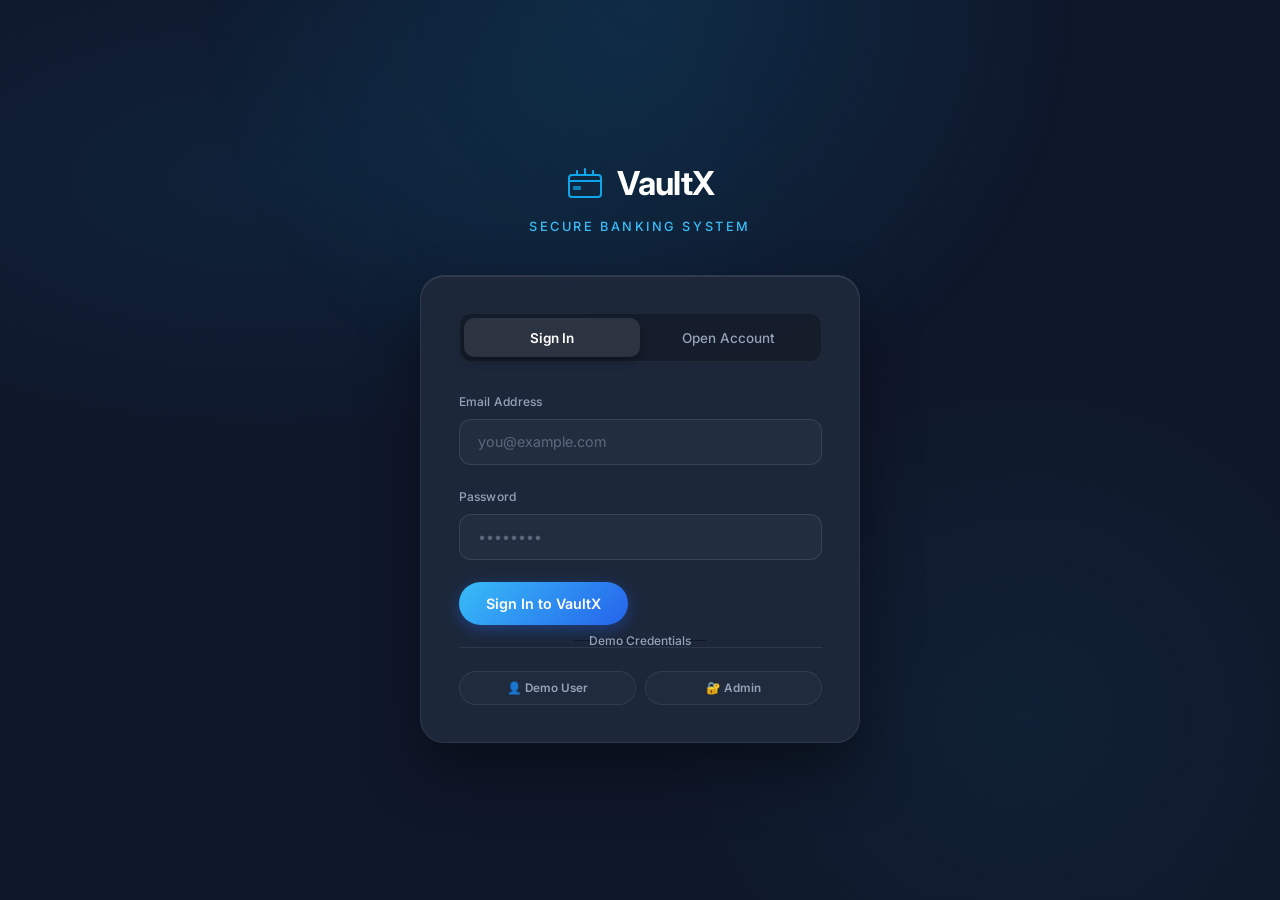
==== frontend/index.html @ 72ee7d21 "Initial commit" ====
<!DOCTYPE html>
<html lang="en">
<head>
<meta charset="UTF-8">
<meta name="viewport" content="width=device-width, initial-scale=1.0">
<title>VaultX — Banking System</title>
<link rel="stylesheet" href="css/style.css">
</head>
<body>

<!-- ── Toast Container ── -->
<div id="toastContainer"></div>

<!-- ══════════════════════════════════════════════
     AUTH SCREEN (Login / Register)
══════════════════════════════════════════════ -->
<div id="authScreen" class="screen active">
  <div class="auth-container">
    <div class="auth-logo">
      <div class="logo-mark">
        <svg viewBox="0 0 40 40" fill="none">
          <rect x="4" y="12" width="32" height="22" rx="3" stroke="#0ea5e9" stroke-width="2"/>
          <path d="M4 18h32" stroke="#0ea5e9" stroke-width="2"/>
          <rect x="8" y="23" width="8" height="4" rx="1" fill="#0ea5e9" opacity="0.7"/>
          <path d="M12 8v4M20 6v6M28 8v4" stroke="#0ea5e9" stroke-width="2" stroke-linecap="round"/>
        </svg>
        VaultX
      </div>
      <div class="logo-sub">Secure Banking System</div>
    </div>

    <div class="auth-card">
      <div class="auth-tabs">
        <button class="auth-tab active" id="tabLogin"    onclick="switchAuthTab('login')">Sign In</button>
        <button class="auth-tab"        id="tabRegister" onclick="switchAuthTab('register')">Open Account</button>
      </div>

      <!-- LOGIN FORM -->
      <div id="loginForm">
        <div class="form-group">
          <label class="form-label">Email Address</label>
          <input class="form-input" type="email" id="loginEmail" placeholder="you@example.com">
        </div>
        <div class="form-group">
          <label class="form-label">Password</label>
          <input class="form-input" type="password" id="loginPassword" placeholder="••••••••"
                 onkeydown="if(event.key==='Enter') doLogin()">
        </div>
        <div class="mt-2">
          <button class="btn btn-gold" onclick="doLogin()" id="loginBtn">
            Sign In to VaultX
          </button>
        </div>
        <div id="loginMsg"></div>
        <div class="divider"><span>Demo Credentials</span></div>
        <div style="display:grid;grid-template-columns:1fr 1fr;gap:.6rem">
          <button class="btn btn-outline" style="font-size:.78rem;padding:.6rem"
                  onclick="fillDemo('user')">
            👤 Demo User
          </button>
          <button class="btn btn-outline" style="font-size:.78rem;padding:.6rem"
                  onclick="fillDemo('admin')">
            🔐 Admin
          </button>
        </div>
      </div>

      <!-- REGISTER FORM -->
      <div id="registerForm" class="hidden">
        <div class="form-row">
          <div class="form-group">
            <label class="form-label">Full Name *</label>
            <input class="form-input" type="text" id="regName" placeholder="Your full name">
          </div>
          <div class="form-group">
            <label class="form-label">Phone *</label>
            <input class="form-input" type="tel" id="regPhone" placeholder="9876543210">
          </div>
        </div>
        <div class="form-group">
          <label class="form-label">Email Address *</label>
          <input class="form-input" type="email" id="regEmail" placeholder="you@example.com">
        </div>
        <div class="form-row">
          <div class="form-group">
            <label class="form-label">Password *</label>
            <input class="form-input" type="password" id="regPassword" placeholder="Min 6 chars">
          </div>
          <div class="form-group">
            <label class="form-label">Account Type</label>
            <select class="form-select" id="regAccType">
              <option value="SAVINGS">Savings</option>
              <option value="CURRENT">Current</option>
              <option value="SALARY">Salary</option>
            </select>
          </div>
        </div>
        <div class="mt-2">
          <button class="btn btn-gold" onclick="doRegister()" id="registerBtn">
            Open My Account
          </button>
        </div>
        <div id="registerMsg"></div>
      </div>
    </div>
  </div>
</div>

<!-- ══════════════════════════════════════════════
     USER DASHBOARD
══════════════════════════════════════════════ -->
<div id="userDashboard" class="screen">
  <div class="dashboard">

    <!-- Sidebar -->
    <aside class="sidebar">
      <div class="sidebar-header">
        <div class="sidebar-logo">
          <svg viewBox="0 0 40 40" fill="none">
            <rect x="4" y="12" width="32" height="22" rx="3" stroke="#0ea5e9" stroke-width="2"/>
            <path d="M4 18h32" stroke="#0ea5e9" stroke-width="2"/>
            <rect x="8" y="23" width="8" height="4" rx="1" fill="#0ea5e9" opacity="0.7"/>
          </svg>
          VaultX
        </div>
        <div class="sidebar-user">
          <div class="sidebar-user-name" id="sidebarName">—</div>
          <div class="sidebar-user-acc" id="sidebarAcc">—</div>
          <div class="sidebar-user-bal" id="sidebarBal">₹0.00</div>
        </div>
      </div>

      <nav class="sidebar-nav">
        <div class="nav-section-label">Overview</div>
        <div class="nav-item active" onclick="showUserPage('overview')" id="nav-overview">
          <svg viewBox="0 0 24 24" fill="none" stroke="currentColor" stroke-width="2"><rect x="3" y="3" width="7" height="7" rx="1"/><rect x="14" y="3" width="7" height="7" rx="1"/><rect x="3" y="14" width="7" height="7" rx="1"/><rect x="14" y="14" width="7" height="7" rx="1"/></svg>
          Dashboard
        </div>
        <div class="nav-section-label">Banking</div>
        <div class="nav-item" onclick="showUserPage('deposit')" id="nav-deposit">
          <svg viewBox="0 0 24 24" fill="none" stroke="currentColor" stroke-width="2"><circle cx="12" cy="12" r="9"/><path d="M12 7v10M7 12h10"/></svg>
          Deposit
        </div>
        <div class="nav-item" onclick="showUserPage('withdraw')" id="nav-withdraw">
          <svg viewBox="0 0 24 24" fill="none" stroke="currentColor" stroke-width="2"><circle cx="12" cy="12" r="9"/><path d="M7 12h10"/></svg>
          Withdraw
        </div>
        <div class="nav-item" onclick="showUserPage('transfer')" id="nav-transfer">
          <svg viewBox="0 0 24 24" fill="none" stroke="currentColor" stroke-width="2"><path d="M5 12h14M15 8l4 4-4 4M9 8l-4 4 4 4"/></svg>
          Transfer
        </div>
        <div class="nav-section-label">History</div>
        <div class="nav-item" onclick="showUserPage('transactions')" id="nav-transactions">
          <svg viewBox="0 0 24 24" fill="none" stroke="currentColor" stroke-width="2"><path d="M9 5H7a2 2 0 00-2 2v12a2 2 0 002 2h10a2 2 0 002-2V7a2 2 0 00-2-2h-2M9 5a2 2 0 002 2h2a2 2 0 002-2M9 5a2 2 0 012-2h2a2 2 0 012 2"/></svg>
          Transactions
        </div>
        <div class="nav-item" onclick="showUserPage('statement')" id="nav-statement">
          <svg viewBox="0 0 24 24" fill="none" stroke="currentColor" stroke-width="2"><path d="M14 2H6a2 2 0 00-2 2v16a2 2 0 002 2h12a2 2 0 002-2V8l-6-6z"/><path d="M14 2v6h6M16 13H8M16 17H8M10 9H8"/></svg>
          Bank Statement
        </div>
      </nav>

      <div class="sidebar-footer">
        <button class="btn btn-outline w-full" onclick="logout()" style="font-size:.82rem;padding:.6rem">
          ⏻ Sign Out
        </button>
      </div>
    </aside>

    <!-- Main Content -->
    <main class="main-content" id="userMain"></main>
  </div>
</div>

<!-- ══════════════════════════════════════════════
     ADMIN DASHBOARD
══════════════════════════════════════════════ -->
<div id="adminDashboard" class="screen">
  <div class="dashboard">

    <aside class="sidebar">
      <div class="sidebar-header">
        <div class="sidebar-logo">
          <svg viewBox="0 0 40 40" fill="none">
            <rect x="4" y="12" width="32" height="22" rx="3" stroke="#0ea5e9" stroke-width="2"/>
            <path d="M4 18h32" stroke="#0ea5e9" stroke-width="2"/>
            <rect x="8" y="23" width="8" height="4" rx="1" fill="#0ea5e9" opacity="0.7"/>
          </svg>
          VaultX
        </div>
        <div class="sidebar-user">
          <div class="sidebar-user-name" id="adminSidebarName">Admin</div>
          <div class="sidebar-user-acc" style="color:var(--red)">🔐 Admin Portal</div>
        </div>
      </div>

      <nav class="sidebar-nav">
        <div class="nav-section-label">Admin</div>
        <div class="nav-item active" onclick="showAdminPage('overview')" id="anav-overview">
          <svg viewBox="0 0 24 24" fill="none" stroke="currentColor" stroke-width="2"><rect x="3" y="3" width="7" height="7" rx="1"/><rect x="14" y="3" width="7" height="7" rx="1"/><rect x="3" y="14" width="7" height="7" rx="1"/><rect x="14" y="14" width="7" height="7" rx="1"/></svg>
          Overview
        </div>
        <div class="nav-item" onclick="showAdminPage('accounts')" id="anav-accounts">
          <svg viewBox="0 0 24 24" fill="none" stroke="currentColor" stroke-width="2"><path d="M17 21v-2a4 4 0 00-4-4H5a4 4 0 00-4 4v2"/><circle cx="9" cy="7" r="4"/><path d="M23 21v-2a4 4 0 00-3-3.87M16 3.13a4 4 0 010 7.75"/></svg>
          All Accounts
        </div>
        <div class="nav-item" onclick="showAdminPage('transactions')" id="anav-transactions">
          <svg viewBox="0 0 24 24" fill="none" stroke="currentColor" stroke-width="2"><path d="M9 5H7a2 2 0 00-2 2v12a2 2 0 002 2h10a2 2 0 002-2V7a2 2 0 00-2-2h-2M9 5a2 2 0 002 2h2a2 2 0 002-2M9 5a2 2 0 012-2h2a2 2 0 012 2"/></svg>
          All Transactions
        </div>
      </nav>

      <div class="sidebar-footer">
        <button class="btn btn-outline w-full" onclick="logout()" style="font-size:.82rem;padding:.6rem">
          ⏻ Sign Out
        </button>
      </div>
    </aside>

    <main class="main-content" id="adminMain"></main>
  </div>
</div>

<!-- Confirm Modal -->
<div class="modal-overlay" id="confirmModal">
  <div class="modal">
    <button class="modal-close" onclick="closeModal()">✕</button>
    <div style="font-size:1.1rem;font-weight:600;margin-bottom:.6rem" id="modalTitle">Confirm</div>
    <div style="font-size:.88rem;color:var(--muted);margin-bottom:1.5rem" id="modalBody">Are you sure?</div>
    <div class="flex gap-3">
      <button class="btn btn-outline flex-1" onclick="closeModal()">Cancel</button>
      <button class="btn btn-danger flex-1" id="modalConfirmBtn">Confirm</button>
    </div>
  </div>
</div>

<script src="js/api.js"></script>
<script src="js/app.js"></script>
</body>
</html>
---- frontend/css/style.css ----
/* VaultX - style.css - Modern Web3/Fintech Dark Theme */
@import url('https://fonts.googleapis.com/css2?family=Inter:wght@300;400;500;600;700&family=IBM+Plex+Mono:wght@400;500&display=swap');

:root {
  --navy: #0f172a;
  --navy-2: #1e293b;
  --navy-3: #0f172a;
  --navy-4: #020617;
  --gold: #0ea5e9;
  --gold-light: #38bdf8;
  --gold-dim: #0284c7;
  --cyan: #22d3ee;
  --green: #10b981;
  --red: #ef4444;
  --text: #f8fafc;
  --text-dim: #94a3b8;
  --border: rgba(255, 255, 255, 0.08);
  --border-blue: rgba(14, 165, 233, 0.2);
  --glass: rgba(15, 23, 42, 0.6);
  --glass-hover: rgba(30, 41, 59, 0.8);
  --radius: 16px;
  --radius-lg: 24px;
  --shadow: 0 10px 40px rgba(0, 0, 0, 0.5);
  --shadow-gold: 0 0 20px rgba(14, 165, 233, 0.15);
  --font-head: 'Inter', system-ui, sans-serif;
  --font-body: 'Inter', system-ui, sans-serif;
  --font-mono: 'IBM Plex Mono', monospace;
}

*,
*::before,
*::after {
  box-sizing: border-box;
  margin: 0;
  padding: 0;
}

html {
  scroll-behavior: smooth;
  font-size: 15px;
}

body {
  font-family: var(--font-body);
  background: var(--navy);
  color: var(--text);
  min-height: 100vh;
  line-height: 1.6;
  overflow-x: hidden;
  -webkit-font-smoothing: antialiased;
}

body::before {
  content: '';
  position: fixed;
  inset: 0;
  z-index: -2;
  background: radial-gradient(ellipse 70% 50% at 20% 20%, rgba(14, 165, 233, 0.08) 0%, transparent 60%),
    radial-gradient(ellipse 50% 70% at 80% 80%, rgba(34, 211, 238, 0.05) 0%, transparent 60%),
    var(--navy);
  pointer-events: none;
}

@keyframes fadeInUp {
  from {
    opacity: 0;
    transform: translateY(20px);
  }

  to {
    opacity: 1;
    transform: translateY(0);
  }
}

@keyframes fadeIn {
  from {
    opacity: 0;
  }

  to {
    opacity: 1;
  }
}

@keyframes pulse {

  0%,
  100% {
    opacity: 1;
  }

  50% {
    opacity: 0.5;
  }
}

@keyframes spin {
  to {
    transform: rotate(360deg);
  }
}

@keyframes slideRight {
  from {
    transform: translateX(-8px);
    opacity: 0;
  }

  to {
    transform: translateX(0);
    opacity: 1;
  }
}

/* --- FIX APPLIED HERE: Added flex layout to screens to prevent overlap --- */
.screen {
  display: none;
  width: 100%;
}

.screen.active {
  display: flex;
  flex-direction: column;
  gap: 1.5rem;
  animation: fadeIn 0.4s ease;
}

/* AUTH (Login/Register) */
.auth-container {
  min-height: 100vh;
  display: flex;
  flex-direction: column;
  align-items: center;
  justify-content: center;
  padding: 2rem;
  background: radial-gradient(circle at top, rgba(14, 165, 233, 0.15), transparent 40%);
}

.auth-logo {
  text-align: center;
  margin-bottom: 2.5rem;
  animation: fadeIn 1s ease;
}

.auth-logo .logo-mark {
  font-family: var(--font-head);
  font-size: 2.2rem;
  font-weight: 700;
  color: #fff;
  display: flex;
  align-items: center;
  justify-content: center;
  gap: 0.8rem;
  letter-spacing: -0.02em;
}

.auth-logo .logo-mark svg {
  width: 40px;
  height: 40px;
}

.auth-logo .logo-sub {
  color: var(--gold-light);
  font-size: 0.85rem;
  font-weight: 500;
  letter-spacing: 0.2em;
  text-transform: uppercase;
  margin-top: 0.5rem;
}

.auth-card {
  width: 100%;
  max-width: 440px;
  background: rgba(30, 41, 59, 0.95);
  /* Fixed transparency issue */
  border: 1px solid rgba(255, 255, 255, 0.08);
  border-radius: 24px;
  padding: 2.5rem;
  backdrop-filter: blur(24px);
  -webkit-backdrop-filter: blur(24px);
  box-shadow: 0 30px 60px rgba(0, 0, 0, 0.4), inset 0 1px 0 rgba(255, 255, 255, 0.1);
  animation: fadeInUp 0.6s cubic-bezier(0.16, 1, 0.3, 1);
}

.auth-tabs {
  display: flex;
  background: rgba(0, 0, 0, 0.25);
  border-radius: 12px;
  padding: 4px;
  margin-bottom: 2rem;
  border: 1px solid rgba(255, 255, 255, 0.05);
}

.auth-tab {
  flex: 1;
  padding: 0.75rem;
  border: none;
  background: transparent;
  color: var(--text-dim);
  font-family: var(--font-body);
  font-size: 0.9rem;
  font-weight: 500;
  border-radius: 10px;
  cursor: pointer;
  transition: all 0.3s ease;
}

.auth-tab.active {
  background: rgba(255, 255, 255, 0.1);
  color: #fff;
  font-weight: 600;
  box-shadow: 0 4px 12px rgba(0, 0, 0, 0.3);
}

/* FORMS */
.form-group {
  margin-bottom: 1.5rem;
  position: relative;
}

.form-row {
  display: grid;
  grid-template-columns: 1fr 1fr;
  gap: 1rem;
}

.form-label {
  display: block;
  font-size: 0.8rem;
  font-weight: 500;
  color: var(--text-dim);
  margin-bottom: 0.5rem;
  letter-spacing: 0.02em;
}

.form-input,
.form-select {
  width: 100%;
  padding: 0.9rem 1.2rem;
  background: rgba(255, 255, 255, 0.03);
  border: 1px solid rgba(255, 255, 255, 0.1);
  border-radius: 12px;
  color: var(--text);
  font-family: var(--font-body);
  font-size: 0.95rem;
  outline: none;
  transition: all 0.3s ease;
}

.form-input:focus,
.form-select:focus {
  border-color: var(--gold);
  background: rgba(14, 165, 233, 0.05);
  box-shadow: 0 0 0 4px rgba(14, 165, 233, 0.15), 0 0 15px rgba(14, 165, 233, 0.3);
}

.form-select option {
  background: var(--navy-2);
}

.form-input::placeholder {
  color: rgba(148, 163, 184, 0.5);
}

/* BUTTONS */
.btn {
  display: inline-flex;
  align-items: center;
  justify-content: center;
  gap: 0.5rem;
  padding: 0.85rem 1.8rem;
  border: none;
  border-radius: 100px;
  font-family: var(--font-body);
  font-size: 0.95rem;
  font-weight: 600;
  cursor: pointer;
  transition: all 0.3s cubic-bezier(0.4, 0, 0.2, 1);
  text-decoration: none;
}

.btn-gold {
  background: linear-gradient(135deg, #38bdf8, #2563eb);
  color: #fff;
  box-shadow: 0 4px 15px rgba(37, 99, 235, 0.4);
}

.btn-gold:hover {
  transform: translateY(-2px);
  box-shadow: 0 8px 25px rgba(37, 99, 235, 0.6);
  background: linear-gradient(135deg, #7dd3fc, #3b82f6);
}

.btn-full {
  width: 100%;
}

.btn-outline {
  background: rgba(255, 255, 255, 0.02);
  border: 1px solid var(--border);
  color: var(--text-dim);
}

.btn-outline:hover {
  border-color: var(--gold);
  color: var(--text);
  background: rgba(14, 165, 233, 0.1);
}

.btn-ghost {
  background: var(--glass);
  border: 1px solid var(--border);
  color: var(--text);
}

.btn-ghost:hover {
  background: var(--glass-hover);
}

.btn-danger {
  background: rgba(239, 68, 68, 0.15);
  border: 1px solid rgba(239, 68, 68, 0.3);
  color: var(--red);
}

.btn-danger:hover {
  background: rgba(239, 68, 68, 0.25);
}

.btn-success {
  background: rgba(16, 185, 129, 0.15);
  border: 1px solid rgba(16, 185, 129, 0.3);
  color: var(--green);
}

.btn-success:hover {
  background: rgba(16, 185, 129, 0.25);
}

.btn-sm {
  padding: 0.5rem 1.2rem;
  font-size: 0.85rem;
}

.btn:disabled {
  opacity: 0.5;
  cursor: not-allowed;
  transform: none !important;
}

/* MODALS */
.modal-overlay {
  position: fixed;
  inset: 0;
  background: rgba(15, 23, 42, 0.8);
  backdrop-filter: blur(12px);
  -webkit-backdrop-filter: blur(12px);
  display: flex;
  align-items: center;
  justify-content: center;
  z-index: 1000;
  opacity: 0;
  pointer-events: none;
  transition: opacity 0.3s ease;
}

.modal-overlay.open {
  opacity: 1;
  pointer-events: auto;
}

.modal {
  background: var(--navy-2);
  border: 1px solid rgba(255, 255, 255, 0.1);
  border-radius: var(--radius-lg);
  padding: 2.5rem;
  width: 100%;
  max-width: 420px;
  box-shadow: 0 30px 60px rgba(0, 0, 0, 0.5);
  transform: scale(0.95) translateY(10px);
  transition: transform 0.3s cubic-bezier(0.16, 1, 0.3, 1);
  position: relative;
}

.modal-overlay.open .modal {
  transform: scale(1) translateY(0);
}

.modal-close {
  position: absolute;
  top: 1.2rem;
  right: 1.2rem;
  background: none;
  border: none;
  color: var(--text-dim);
  font-size: 1.2rem;
  cursor: pointer;
  transition: color 0.2s;
  padding: 0.5rem;
}

.modal-close:hover {
  color: var(--text);
}

/* ALERTS & MSGS */
.alert {
  padding: 0.9rem 1.2rem;
  border-radius: 12px;
  font-size: 0.85rem;
  margin-top: 1rem;
}

.msg {
  padding: 0.9rem;
  border-radius: 12px;
  margin-top: 1rem;
  font-size: 0.85rem;
}

.msg-error {
  background: rgba(239, 68, 68, 0.12);
  border: 1px solid rgba(239, 68, 68, 0.25);
  color: #fca5a5;
}

.msg-success {
  background: rgba(16, 185, 129, 0.12);
  border: 1px solid rgba(16, 185, 129, 0.25);
  color: #6ee7b7;
}

.msg-warn {
  background: rgba(14, 165, 233, 0.12);
  border: 1px solid rgba(14, 165, 233, 0.25);
  color: var(--gold-light);
}

.hidden {
  display: none !important;
}

/* TOPBAR */
.topbar {
  background: var(--navy);
  border-bottom: 1px solid var(--border);
  padding: 0 2rem;
  height: 72px;
  display: flex;
  align-items: center;
  justify-content: space-between;
  position: sticky;
  top: 0;
  z-index: 100;
}

.topbar-logo {
  font-family: var(--font-head);
  font-size: 1.5rem;
  font-weight: 700;
  letter-spacing: -0.02em;
  color: var(--gold);
}

.topbar-logo span {
  color: var(--text);
  font-weight: 500;
}

.topbar-right {
  display: flex;
  align-items: center;
  gap: 1rem;
}

.topbar-user {
  font-size: 0.85rem;
  color: var(--text-dim);
  display: flex;
  align-items: center;
  gap: 0.5rem;
}

.topbar-user strong {
  color: var(--text);
}

.btn-logout {
  font-size: 0.85rem;
  color: var(--text-dim);
  background: none;
  border: 1px solid var(--border);
  padding: 0.5rem 1.2rem;
  border-radius: 100px;
  cursor: pointer;
  transition: all 0.2s;
  font-weight: 500;
}

.btn-logout:hover {
  color: var(--gold);
  border-color: var(--gold);
  background: rgba(14, 165, 233, 0.1);
}

.admin-badge {
  font-size: 0.65rem;
  background: rgba(14, 165, 233, 0.15);
  color: var(--gold);
  border: 1px solid rgba(14, 165, 233, 0.25);
  padding: 0.3rem 0.8rem;
  border-radius: 100px;
  font-weight: 600;
  letter-spacing: 0.08em;
  text-transform: uppercase;
}

/* DASHBOARD */
.dashboard {
  display: flex;
  width: 100%;
  min-height: calc(100vh - 72px);
  overflow: hidden;
}

.sidebar {
  width: 260px;
  min-width: 260px;
  flex-shrink: 0;
  position: relative;
  z-index: 50;
  background: var(--navy-2);
  border-right: 1px solid var(--border);
  display: flex;
  flex-direction: column;
  padding: 1.5rem 0;
  height: 100vh;
  overflow-y: auto;
}

.sidebar-header {
  padding: 0 1.5rem 1.5rem;
  border-bottom: 1px solid var(--border);
  margin-bottom: 1rem;
}

.sidebar-logo {
  font-family: var(--font-head);
  font-size: 1.8rem;
  font-weight: 700;
  color: #fff;
  display: flex;
  align-items: center;
  gap: 0.8rem;
  letter-spacing: -0.02em;
  margin-bottom: 1rem;
}

.sidebar-logo svg {
  width: 32px;
  height: 32px;
}

.sidebar-user-name {
  font-weight: 600;
  font-size: 1.1rem;
  color: var(--text);
  margin-bottom: 0.2rem;
}

.sidebar-user-acc {
  font-family: var(--font-mono);
  font-size: 0.85rem;
  color: var(--text-dim);
  margin-bottom: 0.5rem;
}

.sidebar-user-bal {
  font-size: 1.5rem;
  font-weight: 700;
  color: var(--gold);
}

.nav-section-label {
  font-size: 0.72rem;
  font-weight: 600;
  letter-spacing: 0.15em;
  text-transform: uppercase;
  color: var(--text-dim);
  padding: 1rem 1.5rem 0.5rem;
}

.nav-item {
  display: flex;
  align-items: center;
  gap: 0.85rem;
  padding: 0.8rem 1.5rem;
  cursor: pointer;
  font-size: 0.95rem;
  font-weight: 500;
  color: var(--text-dim);
  border-left: 3px solid transparent;
  transition: all 0.2s;
  text-decoration: none;
}

.nav-item:hover {
  background: rgba(255, 255, 255, 0.03);
  color: var(--text);
}

.nav-item.active {
  background: rgba(14, 165, 233, 0.08);
  border-left-color: var(--gold);
  color: var(--gold);
  font-weight: 600;
}

.nav-item svg {
  width: 20px;
  height: 20px;
}

.sidebar-footer {
  margin-top: auto;
  padding: 1.5rem;
  border-top: 1px solid var(--border);
}

/* --- FIX APPLIED HERE: Added flex layout to main content to stack correctly --- */
.main-content {
  flex: 1;
  min-width: 0;
  overflow-x: hidden;
  padding: 2.5rem;
  position: relative;
  z-index: 1;
  height: 100vh;
  overflow-y: auto;
  display: flex;
  flex-direction: column;
  gap: 1.5rem;
}

.page-header {
  margin-bottom: 1rem;
  display: flex;
  justify-content: space-between;
  align-items: flex-end;
}

.page-title {
  font-family: var(--font-head);
  font-size: 2.2rem;
  font-weight: 700;
  color: var(--text);
  letter-spacing: -0.02em;
}

.page-sub {
  font-size: 1rem;
  color: var(--text-dim);
  margin-top: 0.4rem;
}

.status-badge {
  display: inline-flex;
  align-items: center;
  gap: 0.3rem;
  font-size: 0.75rem;
  font-weight: 600;
  padding: 0.4rem 0.9rem;
  border-radius: 100px;
  text-transform: uppercase;
  letter-spacing: 0.05em;
}

.status-badge.active {
  background: rgba(16, 185, 129, 0.15);
  color: var(--green);
  border: 1px solid rgba(16, 185, 129, 0.3);
}

.status-badge.frozen {
  background: rgba(239, 68, 68, 0.15);
  color: var(--red);
  border: 1px solid rgba(239, 68, 68, 0.3);
}

/* CARDS */
.card {
  background: var(--navy-2);
  border: 1px solid var(--border);
  border-radius: var(--radius-lg);
  padding: 2rem;
  box-shadow: 0 10px 30px rgba(0, 0, 0, 0.2);
}

.card-header {
  display: flex;
  justify-content: space-between;
  align-items: center;
  margin-bottom: 1.5rem;
}

.card-title {
  font-size: 1.1rem;
  font-weight: 600;
  color: var(--text);
  display: flex;
  align-items: center;
  gap: 0.5rem;
}

.grid {
  display: grid;
  gap: 1.5rem;
}

.grid-2 {
  grid-template-columns: 1fr 1fr;
  gap: 2rem;
}

.grid-3 {
  grid-template-columns: repeat(3, 1fr);
  gap: 1.5rem;
}

.grid-4 {
  grid-template-columns: repeat(4, 1fr);
  gap: 1.5rem;
}

.stats-grid {
  display: grid;
  grid-template-columns: repeat(4, 1fr);
  gap: 1.5rem;
  width: 100%;
}

/* Added width 100% */

/* STAT CARDS */
.stat-card {
  background: var(--navy-2);
  border: 1px solid rgba(255, 255, 255, 0.05);
  border-radius: var(--radius-lg);
  padding: 1.8rem;
  animation: fadeInUp 0.4s ease;
  display: flex;
  flex-direction: column;
  position: relative;
  overflow: hidden;
}

.stat-card::after {
  content: '';
  position: absolute;
  top: -50%;
  right: -50%;
  width: 100%;
  height: 100%;
  background: radial-gradient(circle, rgba(255, 255, 255, 0.05) 0%, transparent 60%);
  pointer-events: none;
}

.stat-icon {
  font-size: 1.8rem;
  margin-bottom: 1.2rem;
  width: 48px;
  height: 48px;
  display: flex;
  align-items: center;
  justify-content: center;
  border-radius: 12px;
}

.stat-icon.gold {
  background: rgba(14, 165, 233, 0.15);
  color: var(--gold);
}

.stat-icon.green {
  background: rgba(16, 185, 129, 0.15);
  color: var(--green);
}

.stat-icon.red {
  background: rgba(239, 68, 68, 0.15);
  color: var(--red);
}

.stat-icon.blue {
  background: rgba(34, 211, 238, 0.15);
  color: var(--cyan);
}

.stat-label {
  font-size: 0.85rem;
  font-weight: 500;
  color: var(--text-dim);
  text-transform: uppercase;
  letter-spacing: 0.05em;
  margin-top: 0.4rem;
}

.stat-val {
  font-family: var(--font-head);
  font-size: 2rem;
  font-weight: 700;
  letter-spacing: -0.02em;
  color: var(--text);
}

/* BANK CARD */
.bank-card {
  width: 100%;
  background: linear-gradient(135deg, #1e293b 0%, #0f172a 100%);
  border: 1px solid rgba(255, 255, 255, 0.1);
  border-radius: 20px;
  padding: 2rem;
  position: relative;
  overflow: hidden;
  box-shadow: 0 20px 40px rgba(0, 0, 0, 0.3);
}

/* Added width 100% */
.bank-card::after {
  content: '';
  position: absolute;
  top: 0;
  left: 0;
  width: 100%;
  height: 100%;
  background: linear-gradient(125deg, rgba(255, 255, 255, 0.05) 0%, transparent 40%, rgba(14, 165, 233, 0.05) 100%);
  pointer-events: none;
}

.bank-card-logo {
  font-family: var(--font-head);
  font-size: 1.4rem;
  font-weight: 700;
  color: rgba(255, 255, 255, 0.9);
}

.bank-card-chip {
  width: 44px;
  height: 32px;
  background: linear-gradient(135deg, #fbbf24, #fef08a);
  border-radius: 6px;
  position: relative;
  overflow: hidden;
  opacity: 0.9;
}

.bank-card-number {
  font-family: var(--font-mono);
  font-size: 1.6rem;
  letter-spacing: 0.15em;
  margin: 2rem 0 1.5rem;
  text-shadow: 0 2px 4px rgba(0, 0, 0, 0.5);
}

.bank-card-bottom {
  display: flex;
  justify-content: space-between;
  align-items: flex-end;
}

.bank-card-label {
  font-size: 0.75rem;
  color: var(--text-dim);
  text-transform: uppercase;
  letter-spacing: 0.1em;
  margin-bottom: 0.2rem;
}

.bank-card-name {
  font-size: 1.1rem;
  font-weight: 600;
  text-transform: uppercase;
}

.bank-card-balance-label {
  font-size: 0.75rem;
  color: var(--text-dim);
  text-transform: uppercase;
  letter-spacing: 0.1em;
  margin-bottom: 0.2rem;
}

.bank-card-balance-val {
  font-size: 1.8rem;
  font-weight: 700;
  color: var(--cyan);
}

/* TABLE */
.data-table {
  width: 100%;
  border-collapse: collapse;
  font-size: 0.95rem;
}

.data-table th {
  background: var(--navy-3);
  color: var(--text-dim);
  font-weight: 600;
  font-size: 0.8rem;
  text-transform: uppercase;
  letter-spacing: 0.05em;
  padding: 1.2rem 1.4rem;
  text-align: left;
  border-bottom: 1px solid var(--border);
}

.data-table td {
  padding: 1.2rem 1.4rem;
  border-bottom: 1px solid rgba(255, 255, 255, 0.03);
  color: var(--text);
  vertical-align: middle;
}

.data-table tr:hover {
  background: var(--navy-3);
}

.data-table tr:last-child td {
  border-bottom: none;
}

/* TXN LIST */
.txn-list {
  display: flex;
  flex-direction: column;
  gap: 0.8rem;
}

.txn-item {
  display: flex;
  align-items: center;
  padding: 1.2rem;
  background: var(--navy-3);
  border: 1px solid rgba(255, 255, 255, 0.05);
  border-radius: 16px;
  transition: all 0.2s;
}

.txn-item:hover {
  background: var(--navy-4);
  transform: translateX(4px);
}

.txn-icon {
  width: 48px;
  height: 48px;
  border-radius: 12px;
  display: flex;
  align-items: center;
  justify-content: center;
  font-size: 1.4rem;
  margin-right: 1.2rem;
  flex-shrink: 0;
}

.txn-icon.credit {
  background: rgba(16, 185, 129, 0.15);
  color: var(--green);
  border: 1px solid rgba(16, 185, 129, 0.2);
}

.txn-icon.debit {
  background: rgba(239, 68, 68, 0.15);
  color: var(--red);
  border: 1px solid rgba(239, 68, 68, 0.2);
}

.txn-info {
  flex: 1;
}

.txn-desc {
  font-weight: 600;
  font-size: 1rem;
  margin-bottom: 0.2rem;
}

.txn-meta {
  font-size: 0.85rem;
  color: var(--text-dim);
}

.txn-amount {
  font-family: var(--font-mono);
  font-size: 1.15rem;
  font-weight: 600;
  text-align: right;
}

.txn-amount.credit {
  color: var(--green);
}

.txn-amount.debit {
  color: var(--text);
}

.txn-bal {
  font-size: 0.8rem;
  color: var(--text-dim);
  text-align: right;
  margin-top: 0.2rem;
  font-family: var(--font-mono);
}

/* OP CARDS */
.op-card {
  max-width: 520px;
  background: var(--navy-2);
  border: 1px solid var(--border);
  border-radius: 20px;
  padding: 2.5rem;
  animation: fadeInUp 0.4s ease;
  box-shadow: 0 10px 40px rgba(0, 0, 0, 0.2);
}

.amount-display {
  display: flex;
  align-items: center;
  gap: 0.5rem;
  background: var(--navy-3);
  border-radius: 16px;
  padding: 1.2rem 1.8rem;
  border: 1px solid var(--border);
  margin-bottom: 1.8rem;
}

.amount-symbol {
  font-size: 2rem;
  color: var(--gold);
  font-weight: 600;
}

.amount-input {
  background: none;
  border: none;
  font-size: 2.5rem;
  color: var(--text);
  font-family: var(--font-mono);
  font-weight: 600;
  width: 100%;
  outline: none;
}

.amount-input::placeholder {
  color: rgba(255, 255, 255, 0.2);
}

/* SPINNER */
.spinner {
  display: inline-block;
  width: 18px;
  height: 18px;
  border: 2px solid rgba(255, 255, 255, 0.2);
  border-top-color: currentColor;
  border-radius: 50%;
  animation: spin 0.7s linear infinite;
  vertical-align: middle;
}

/* TOAST */
.toast-container {
  position: fixed;
  top: 20px;
  right: 20px;
  z-index: 9999;
  display: flex;
  flex-direction: column;
  gap: 0.8rem;
}

.toast {
  background: rgba(15, 23, 42, 0.95);
  border: 1px solid var(--border);
  border-radius: 12px;
  padding: 1rem 1.5rem;
  font-size: 0.95rem;
  font-weight: 500;
  color: var(--text);
  max-width: 350px;
  box-shadow: 0 10px 30px rgba(0, 0, 0, 0.3);
  backdrop-filter: blur(10px);
  animation: slideRight 0.3s cubic-bezier(0.16, 1, 0.3, 1);
  display: flex;
  align-items: center;
  gap: 0.8rem;
}

.toast-success {
  border-left: 4px solid var(--green);
}

.toast-error {
  border-left: 4px solid var(--red);
}

.toast span {
  font-size: 1.2rem;
}

/* UTILITY */
.mt-1 {
  margin-top: 0.5rem;
}

.mt-2 {
  margin-top: 1rem;
}

.mt-3 {
  margin-top: 1.5rem;
}

.text-dim {
  color: var(--text-dim);
}

.text-gold {
  color: var(--gold);
}

.text-green {
  color: var(--green);
}

.text-red {
  color: var(--red);
}

.text-sm {
  font-size: 0.85rem;
}

.text-muted {
  color: var(--text-dim);
}

.text-mono {
  font-family: var(--font-mono);
}

.flex {
  display: flex;
  align-items: center;
  gap: 0.75rem;
}

.flex-between {
  display: flex;
  align-items: center;
  justify-content: space-between;
}

.justify-between {
  justify-content: space-between;
}

.items-center {
  align-items: center;
}

.gap-3 {
  gap: 1rem;
}

.flex-1 {
  flex: 1;
}

.w-full {
  width: 100%;
}

.divider {
  height: 1px;
  background: var(--border);
  margin: 1.5rem 0;
  text-align: center;
  line-height: 0.1em;
  color: var(--text-dim);
  font-size: 0.8rem;
  font-weight: 500;
}

.divider span {
  background: var(--navy);
  padding: 0 1rem;
  display: inline-block;
  position: relative;
  top: -0.5rem;
}

@media (max-width: 1024px) {

  .stats-grid,
  .grid-4 {
    grid-template-columns: repeat(2, 1fr);
  }

  .grid-2,
  .grid-3 {
    grid-template-columns: 1fr;
  }
}

@media (max-width: 768px) {
  .sidebar {
    display: none;
  }

  .main-content {
    padding: 1.5rem;
  }

  .stats-grid,
  .grid-2,
  .grid-3,
  .grid-4 {
    grid-template-columns: 1fr;
  }

  .form-row {
    grid-template-columns: 1fr;
    gap: 0;
  }

  .page-header {
    flex-direction: column;
    align-items: flex-start;
    gap: 1rem;
  }

  .auth-card {
    padding: 1.8rem;
    border-radius: 20px;
  }

  .auth-logo .logo-mark {
    font-size: 1.8rem;
  }
}
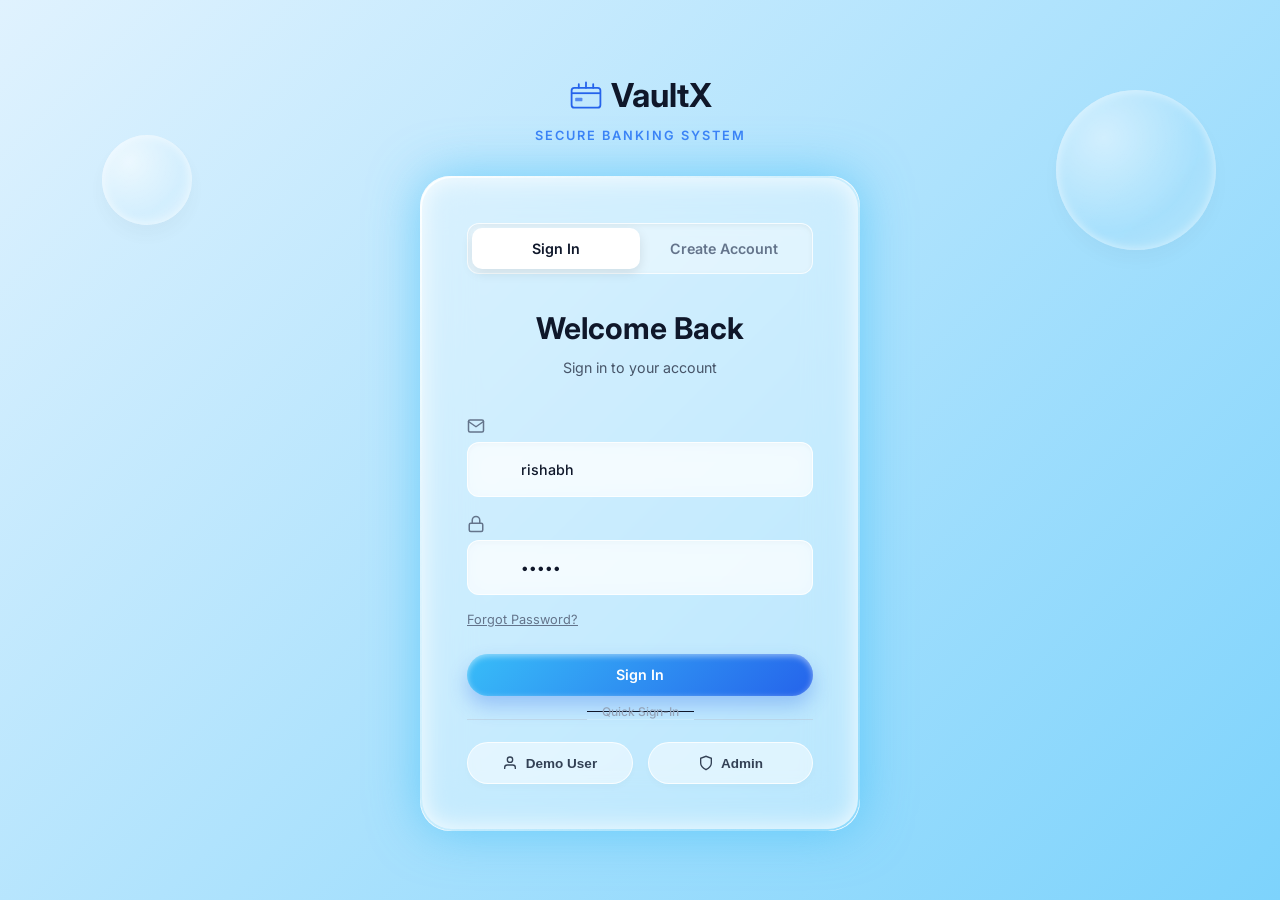
==== commit cfc6bd31: "Update frontend styling: centralized login UI & dark sleek dashboard integration" ====
--- a/frontend/index.html
+++ b/frontend/index.html
@@ -14,102 +14,138 @@
 <!-- ══════════════════════════════════════════════
      AUTH SCREEN (Login / Register)
 ══════════════════════════════════════════════ -->
-<div id="authScreen" class="screen active">
-  <div class="auth-container">
-    <div class="auth-logo">
-      <div class="logo-mark">
-        <svg viewBox="0 0 40 40" fill="none">
-          <rect x="4" y="12" width="32" height="22" rx="3" stroke="#0ea5e9" stroke-width="2"/>
-          <path d="M4 18h32" stroke="#0ea5e9" stroke-width="2"/>
-          <rect x="8" y="23" width="8" height="4" rx="1" fill="#0ea5e9" opacity="0.7"/>
-          <path d="M12 8v4M20 6v6M28 8v4" stroke="#0ea5e9" stroke-width="2" stroke-linecap="round"/>
+<div id="loginPage" class="screen active auth-bubble-bg">
+  <div class="auth-center-container">
+    
+    <!-- Logo Top -->
+    <div class="auth-logo-top">
+      <div style="display:flex;align-items:center;justify-content:center;gap:0.5rem;margin-bottom:0.5rem">
+        <svg viewBox="0 0 40 40" fill="none" width="36" height="36">
+          <rect x="4" y="12" width="32" height="22" rx="3" stroke="#2563eb" stroke-width="2"/>
+          <path d="M4 18h32" stroke="#2563eb" stroke-width="2"/>
+          <rect x="8" y="23" width="8" height="4" rx="1" fill="#2563eb" opacity="0.7"/>
+          <path d="M12 8v4M20 6v6M28 8v4" stroke="#2563eb" stroke-width="2" stroke-linecap="round"/>
         </svg>
-        VaultX
-      </div>
-      <div class="logo-sub">Secure Banking System</div>
+        <span class="vaultx-text">VaultX</span>
+      </div>
+      <div class="vaultx-sub">SECURE BANKING SYSTEM</div>
     </div>
 
-    <div class="auth-card">
-      <div class="auth-tabs">
-        <button class="auth-tab active" id="tabLogin"    onclick="switchAuthTab('login')">Sign In</button>
-        <button class="auth-tab"        id="tabRegister" onclick="switchAuthTab('register')">Open Account</button>
-      </div>
-
-      <!-- LOGIN FORM -->
-      <div id="loginForm">
-        <div class="form-group">
-          <label class="form-label">Email Address</label>
-          <input class="form-input" type="email" id="loginEmail" placeholder="you@example.com">
-        </div>
-        <div class="form-group">
-          <label class="form-label">Password</label>
-          <input class="form-input" type="password" id="loginPassword" placeholder="••••••••"
-                 onkeydown="if(event.key==='Enter') doLogin()">
-        </div>
-        <div class="mt-2">
-          <button class="btn btn-gold" onclick="doLogin()" id="loginBtn">
-            Sign In to VaultX
-          </button>
-        </div>
-        <div id="loginMsg"></div>
-        <div class="divider"><span>Demo Credentials</span></div>
-        <div style="display:grid;grid-template-columns:1fr 1fr;gap:.6rem">
-          <button class="btn btn-outline" style="font-size:.78rem;padding:.6rem"
-                  onclick="fillDemo('user')">
-            👤 Demo User
-          </button>
-          <button class="btn btn-outline" style="font-size:.78rem;padding:.6rem"
-                  onclick="fillDemo('admin')">
-            🔐 Admin
-          </button>
-        </div>
-      </div>
-
-      <!-- REGISTER FORM -->
-      <div id="registerForm" class="hidden">
-        <div class="form-row">
-          <div class="form-group">
-            <label class="form-label">Full Name *</label>
-            <input class="form-input" type="text" id="regName" placeholder="Your full name">
-          </div>
-          <div class="form-group">
-            <label class="form-label">Phone *</label>
-            <input class="form-input" type="tel" id="regPhone" placeholder="9876543210">
-          </div>
-        </div>
-        <div class="form-group">
-          <label class="form-label">Email Address *</label>
-          <input class="form-input" type="email" id="regEmail" placeholder="you@example.com">
-        </div>
-        <div class="form-row">
-          <div class="form-group">
-            <label class="form-label">Password *</label>
-            <input class="form-input" type="password" id="regPassword" placeholder="Min 6 chars">
-          </div>
-          <div class="form-group">
-            <label class="form-label">Account Type</label>
-            <select class="form-select" id="regAccType">
-              <option value="SAVINGS">Savings</option>
-              <option value="CURRENT">Current</option>
-              <option value="SALARY">Salary</option>
-            </select>
-          </div>
-        </div>
-        <div class="mt-2">
-          <button class="btn btn-gold" onclick="doRegister()" id="registerBtn">
-            Open My Account
-          </button>
-        </div>
-        <div id="registerMsg"></div>
+    <!-- Card -->
+    <div class="auth-glass-card">
+      <div class="auth-card-inner">
+        
+        <div class="auth-tabs" style="margin-bottom:2rem;">
+          <button class="auth-tab active" id="tabLogin" onclick="switchAuthTab('login')">Sign In</button>
+          <button class="auth-tab" id="tabRegister" onclick="switchAuthTab('register')">Create Account</button>
+        </div>
+
+        <!-- LOGIN FORM -->
+        <div id="loginForm" class="auth-form-visible">
+          <!-- Titles -->
+          <div class="auth-header-text">
+            <h1>Welcome Back</h1>
+            <p>Sign in to your account</p>
+          </div>
+
+          <div class="form-group" style="margin-bottom:1.2rem;">
+            <div class="input-icon-wrapper">
+              <span class="input-icon">
+                <svg width="18" height="18" viewBox="0 0 24 24" fill="none" stroke="currentColor" stroke-width="2" stroke-linecap="round" stroke-linejoin="round"><path d="M4 4h16c1.1 0 2 .9 2 2v12c0 1.1-.9 2-2 2H4c-1.1 0-2-.9-2-2V6c0-1.1.9-2 2-2z"></path><polyline points="22,6 12,13 2,6"></polyline></svg>
+              </span>
+              <input class="form-input bubble-input" type="email" id="loginEmail" placeholder="Email Address" value="rishabh">
+            </div>
+          </div>
+          
+          <div class="form-group" style="margin-bottom:0.8rem;">
+            <div class="input-icon-wrapper">
+              <span class="input-icon">
+                <svg width="18" height="18" viewBox="0 0 24 24" fill="none" stroke="currentColor" stroke-width="2" stroke-linecap="round" stroke-linejoin="round"><rect x="3" y="11" width="18" height="11" rx="2" ry="2"></rect><path d="M7 11V7a5 5 0 0 1 10 0v4"></path></svg>
+              </span>
+              <input class="form-input bubble-input" type="password" id="loginPassword" placeholder="••••••••" value="....." onkeydown="if(event.key==='Enter') doLogin()">
+            </div>
+          </div>
+          
+          <div class="auth-options" style="justify-content:flex-end;margin-bottom:1.5rem;">
+            <a href="#" class="forgot-pass" style="color:#64748b;font-size:0.85rem;">Forgot Password?</a>
+          </div>
+
+          <div class="mt-2">
+            <button class="btn btn-bubble-primary w-full" onclick="doLogin()" id="loginBtn">
+              Sign In
+            </button>
+          </div>
+          <div id="loginMsg"></div>
+
+          <div class="divider bubble-divider"><span>Quick Sign-In</span></div>
+
+          <div class="demo-buttons-bubble" style="margin-top:1rem;">
+            <button class="btn-demo-bubble" onclick="fillDemo('user')">
+              <svg width="16" height="16" viewBox="0 0 24 24" fill="none" stroke="currentColor" stroke-width="2"><path d="M20 21v-2a4 4 0 0 0-4-4H8a4 4 0 0 0-4 4v2"></path><circle cx="12" cy="7" r="4"></circle></svg>
+              Demo User
+            </button>
+            <button class="btn-demo-bubble" onclick="fillDemo('admin')">
+              <svg width="16" height="16" viewBox="0 0 24 24" fill="none" stroke="currentColor" stroke-width="2"><path d="M12 22s8-4 8-10V5l-8-3-8 3v7c0 6 8 10 8 10z"></path></svg>
+              Admin
+            </button>
+          </div>
+        </div>
+
+        <!-- REGISTER FORM -->
+        <div id="registerForm" class="hidden">
+          <div class="auth-header-text">
+            <h1>Create Account</h1>
+            <p>Join VaultX securely</p>
+          </div>
+
+          <div class="form-row">
+            <div class="form-group">
+              <input class="form-input bubble-input" style="padding-left:1rem" type="text" id="regName" placeholder="Full Name">
+            </div>
+            <div class="form-group">
+              <input class="form-input bubble-input" style="padding-left:1rem" type="tel" id="regPhone" placeholder="Phone">
+            </div>
+          </div>
+          <div class="form-group" style="margin-bottom:1.2rem;">
+            <input class="form-input bubble-input" style="padding-left:1rem" type="email" id="regEmail" placeholder="Email Address">
+          </div>
+          <div class="form-row">
+            <div class="form-group">
+              <input class="form-input bubble-input" style="padding-left:1rem" type="password" id="regPassword" placeholder="Password">
+            </div>
+            <div class="form-group">
+              <select class="form-select bubble-input" style="padding-left:1rem" id="regAccType">
+                <option value="SAVINGS">Savings</option>
+                <option value="CURRENT">Current</option>
+                <option value="SALARY">Salary</option>
+              </select>
+            </div>
+          </div>
+          <div class="mt-2" style="margin-top:1.5rem">
+            <button class="btn btn-bubble-primary w-full" onclick="doRegister()" id="registerBtn">
+              Create Account
+            </button>
+          </div>
+          <div id="registerMsg"></div>
+        </div>
+
       </div>
     </div>
   </div>
+
+  <!-- Decorative Bubbles -->
+  <div class="floating-bubble b1"></div>
+  <div class="floating-bubble b2"></div>
+  <div class="floating-bubble b3"></div>
+  <div class="floating-bubble b4"></div>
+  <div class="floating-bubble b5"></div>
+  <div class="floating-bubble b6"></div>
 </div>
 
 <!-- ══════════════════════════════════════════════
      USER DASHBOARD
 ══════════════════════════════════════════════ -->
-<div id="userDashboard" class="screen">
+<div id="dashboardPage" class="screen" style="display:none;">
   <div class="dashboard">
 
     <!-- Sidebar -->
@@ -175,7 +211,7 @@
 <!-- ══════════════════════════════════════════════
      ADMIN DASHBOARD
 ══════════════════════════════════════════════ -->
-<div id="adminDashboard" class="screen">
+<div id="adminPage" class="screen" style="display:none;">
   <div class="dashboard">
 
     <aside class="sidebar">
--- a/frontend/css/style.css
+++ b/frontend/css/style.css
@@ -2,26 +2,45 @@
 @import url('https://fonts.googleapis.com/css2?family=Inter:wght@300;400;500;600;700&family=IBM+Plex+Mono:wght@400;500&display=swap');
 
 :root {
+  /* Light blue gradient body */
+  --bg-light: #f0f9ff;
+  --bg-gradient-start: #e0f2fe;
+  --bg-gradient-end: #bae6fd;
+
+  /* Navy blue cards */
   --navy: #0f172a;
   --navy-2: #1e293b;
-  --navy-3: #0f172a;
-  --navy-4: #020617;
-  --gold: #0ea5e9;
-  --gold-light: #38bdf8;
-  --gold-dim: #0284c7;
+  
+  /* Accents */
+  --gold: #c084fc; /* subtle purple accent */
+  --gold-light: #d8b4fe;
+  --gold-dim: #a855f7;
+  
   --cyan: #22d3ee;
-  --green: #10b981;
-  --red: #ef4444;
-  --text: #f8fafc;
+  --cyan-glow: #06b6d4;
+  
+  --green: #34d399; /* soft pastel green */
+  --red: #fb7185; /* soft pastel red */
+  
+  /* Text */
+  --text-dark: #0f172a;
+  --text-dark-dim: #64748b;
+  
+  --text: #f8fafc; /* For inside cards */
   --text-dim: #94a3b8;
-  --border: rgba(255, 255, 255, 0.08);
-  --border-blue: rgba(14, 165, 233, 0.2);
-  --glass: rgba(15, 23, 42, 0.6);
-  --glass-hover: rgba(30, 41, 59, 0.8);
+  
+  /* Glassmorphism White */
+  --glass: rgba(255, 255, 255, 0.7);
+  --glass-hover: rgba(255, 255, 255, 0.9);
+  --border: rgba(255, 255, 255, 0.2);
+  --border-blue: rgba(34, 211, 238, 0.4);
+  
+  /* Anti-gravity shadows */
   --radius: 16px;
   --radius-lg: 24px;
-  --shadow: 0 10px 40px rgba(0, 0, 0, 0.5);
-  --shadow-gold: 0 0 20px rgba(14, 165, 233, 0.15);
+  --shadow: 0 20px 50px rgba(15, 23, 42, 0.1), 0 10px 15px rgba(15, 23, 42, 0.05);
+  --shadow-gold: 0 0 25px rgba(34, 211, 238, 0.5); /* Neon cyan glow */
+  
   --font-head: 'Inter', system-ui, sans-serif;
   --font-body: 'Inter', system-ui, sans-serif;
   --font-mono: 'IBM Plex Mono', monospace;
@@ -42,8 +61,8 @@
 
 body {
   font-family: var(--font-body);
-  background: var(--navy);
-  color: var(--text);
+  background: var(--bg-light);
+  color: var(--text-dark); /* Default dark text for light background */
   min-height: 100vh;
   line-height: 1.6;
   overflow-x: hidden;
@@ -55,9 +74,7 @@
   position: fixed;
   inset: 0;
   z-index: -2;
-  background: radial-gradient(ellipse 70% 50% at 20% 20%, rgba(14, 165, 233, 0.08) 0%, transparent 60%),
-    radial-gradient(ellipse 50% 70% at 80% 80%, rgba(34, 211, 238, 0.05) 0%, transparent 60%),
-    var(--navy);
+  background: linear-gradient(135deg, var(--bg-gradient-start) 0%, var(--bg-gradient-end) 100%);
   pointer-events: none;
 }
 
@@ -126,91 +143,275 @@
   animation: fadeIn 0.4s ease;
 }
 
-/* AUTH (Login/Register) */
-.auth-container {
+/* CENTRAL BUBBLE LAYOUT */
+.auth-bubble-bg {
+  background: linear-gradient(135deg, #e0f2fe 0%, #7dd3fc 100%);
+  align-items: center;
+  justify-content: center;
+  position: relative;
+  overflow: hidden;
   min-height: 100vh;
+}
+
+.auth-bubble-bg.active {
+  display: flex !important; /* Ensure it flashes on when active but not otherwise */
+}
+
+.auth-center-container {
   display: flex;
   flex-direction: column;
   align-items: center;
-  justify-content: center;
-  padding: 2rem;
-  background: radial-gradient(circle at top, rgba(14, 165, 233, 0.15), transparent 40%);
-}
-
-.auth-logo {
+  min-width: 440px;
+  position: relative;
+  z-index: 10;
+}
+
+.auth-logo-top {
   text-align: center;
-  margin-bottom: 2.5rem;
-  animation: fadeIn 1s ease;
-}
-
-.auth-logo .logo-mark {
+  margin-bottom: 2rem;
+}
+
+.vaultx-text {
   font-family: var(--font-head);
   font-size: 2.2rem;
   font-weight: 700;
-  color: #fff;
-  display: flex;
-  align-items: center;
-  justify-content: center;
-  gap: 0.8rem;
-  letter-spacing: -0.02em;
-}
-
-.auth-logo .logo-mark svg {
-  width: 40px;
-  height: 40px;
-}
-
-.auth-logo .logo-sub {
-  color: var(--gold-light);
+  color: #0f172a;
+}
+
+.vaultx-sub {
+  color: #3b82f6;
+  font-weight: 600;
+  letter-spacing: 2px;
   font-size: 0.85rem;
-  font-weight: 500;
-  letter-spacing: 0.2em;
-  text-transform: uppercase;
-  margin-top: 0.5rem;
-}
-
-.auth-card {
+  margin-top: -0.2rem;
+}
+
+.auth-glass-card {
+  background: rgba(255, 255, 255, 0.35);
+  backdrop-filter: blur(25px);
+  -webkit-backdrop-filter: blur(25px);
+  border: 2px solid rgba(255, 255, 255, 0.7);
+  border-radius: 30px;
+  padding: 3rem;
   width: 100%;
-  max-width: 440px;
-  background: rgba(30, 41, 59, 0.95);
-  /* Fixed transparency issue */
-  border: 1px solid rgba(255, 255, 255, 0.08);
-  border-radius: 24px;
-  padding: 2.5rem;
-  backdrop-filter: blur(24px);
-  -webkit-backdrop-filter: blur(24px);
-  box-shadow: 0 30px 60px rgba(0, 0, 0, 0.4), inset 0 1px 0 rgba(255, 255, 255, 0.1);
-  animation: fadeInUp 0.6s cubic-bezier(0.16, 1, 0.3, 1);
+  max-width: 460px;
+  box-shadow: 0 0 50px rgba(56, 189, 248, 0.6), inset 0 0 25px rgba(255,255,255,0.9);
+  position: relative;
+  transform-style: preserve-3d;
+}
+
+.auth-glass-card::before {
+  content: '';
+  position: absolute;
+  inset: -2px;
+  border-radius: 32px;
+  padding: 2px;
+  background: linear-gradient(to bottom right, rgba(255,255,255,0.9), rgba(56, 189, 248, 0.5));
+  -webkit-mask: linear-gradient(#fff 0 0) content-box, linear-gradient(#fff 0 0);
+  -webkit-mask-composite: xor;
+  pointer-events: none;
+}
+
+.auth-card-inner {
+  position: relative;
+  z-index: 2;
 }
 
 .auth-tabs {
   display: flex;
-  background: rgba(0, 0, 0, 0.25);
+  background: rgba(255, 255, 255, 0.4);
   border-radius: 12px;
   padding: 4px;
-  margin-bottom: 2rem;
-  border: 1px solid rgba(255, 255, 255, 0.05);
+  border: 1px solid rgba(255, 255, 255, 0.7);
+  box-shadow: inset 0 2px 5px rgba(0,0,0,0.05);
 }
 
 .auth-tab {
   flex: 1;
-  padding: 0.75rem;
+  padding: 0.8rem;
   border: none;
   background: transparent;
-  color: var(--text-dim);
+  color: #64748b;
   font-family: var(--font-body);
-  font-size: 0.9rem;
-  font-weight: 500;
+  font-size: 0.95rem;
+  font-weight: 600;
   border-radius: 10px;
   cursor: pointer;
   transition: all 0.3s ease;
 }
 
 .auth-tab.active {
-  background: rgba(255, 255, 255, 0.1);
-  color: #fff;
-  font-weight: 600;
-  box-shadow: 0 4px 12px rgba(0, 0, 0, 0.3);
+  background: #ffffff;
+  color: #0f172a;
+  box-shadow: 0 4px 12px rgba(0, 0, 0, 0.1);
+}
+
+.auth-header-text h1 {
+  color: #0f172a;
+  font-size: 2rem;
+  font-weight: 700;
+  margin-bottom: 0.3rem;
+  text-align: center;
+}
+
+.auth-header-text p {
+  color: #475569;
+  text-align: center;
+  margin-bottom: 2.5rem;
+  font-size: 0.95rem;
+}
+
+.bubble-input {
+  background: rgba(255, 255, 255, 0.65) !important;
+  border: 1px solid rgba(255,255,255,0.8) !important;
+  color: #0f172a !important;
+  border-radius: 16px;
+  padding: 1.2rem 1.2rem 1.2rem 3.5rem !important;
+  backdrop-filter: blur(10px);
+  -webkit-backdrop-filter: blur(10px);
+  box-shadow: inset 0 2px 4px rgba(0,0,0,0.02);
+  transition: all 0.3s ease;
+  font-weight: 500;
+}
+
+.bubble-input:focus {
+  background: rgba(255, 255, 255, 0.95) !important;
+  border-color: #38bdf8 !important;
+  box-shadow: inset 0 2px 4px rgba(0,0,0,0.02), 0 0 15px rgba(56, 189, 248, 0.4) !important;
+}
+
+.input-icon-wrapper .input-icon {
+  left: 1.2rem;
+  z-index: 5;
+  color: #64748b;
+}
+
+.btn-bubble-primary {
+  background: linear-gradient(135deg, #38bdf8, #2563eb);
+  color: white;
+  border: none;
+  border-radius: 100px;
+  padding: 1.2rem;
+  font-weight: 600;
+  font-size: 1.1rem;
+  cursor: pointer;
+  box-shadow: 0 10px 20px rgba(37, 99, 235, 0.3), inset 0 2px 6px rgba(255,255,255,0.5);
+  transition: all 0.3s cubic-bezier(0.4, 0, 0.2, 1);
+  width: 100%;
+}
+
+.btn-bubble-primary:hover {
+  transform: translateY(-2px);
+  box-shadow: 0 15px 30px rgba(37, 99, 235, 0.4), inset 0 2px 6px rgba(255,255,255,0.6);
+  background: linear-gradient(135deg, #7dd3fc, #3b82f6);
+}
+
+.register-prompt {
+  text-align: center;
+  color: #475569;
+  font-size: 0.9rem;
+  margin-top: 1.5rem;
+}
+
+.register-prompt a {
+  color: #3b82f6;
+  font-weight: 600;
+  text-decoration: none;
+}
+
+.bubble-divider {
+  display: flex;
+  align-items: center;
+  text-align: center;
+  color: #64748b;
+  font-size: 0.85rem;
+  margin: 2rem 0 1.5rem;
+}
+
+.bubble-divider::before, .bubble-divider::after {
+  content: '';
+  flex: 1;
+  border-bottom: 1px solid rgba(148, 163, 184, 0.3);
+}
+
+.bubble-divider span {
+  padding: 0 1rem;
+}
+
+.demo-buttons-bubble {
+  display: flex;
+  gap: 1rem;
+}
+
+.btn-demo-bubble {
+  flex: 1;
+  background: rgba(255, 255, 255, 0.5);
+  border: 1px solid rgba(255,255,255,0.8);
+  border-radius: 100px;
+  padding: 0.8rem;
+  font-size: 0.9rem;
+  font-weight: 600;
+  color: #334155;
+  cursor: pointer;
+  display: flex;
+  align-items: center;
+  justify-content: center;
+  gap: 0.5rem;
+  transition: background 0.2s;
+  box-shadow: 0 4px 6px rgba(0,0,0,0.02);
+}
+
+.btn-demo-bubble:hover {
+  background: rgba(255,255,255,0.9);
+}
+
+.auth-3d-graphic {
+  position: absolute;
+  bottom: -60px;
+  right: -100px;
+  max-width: 320px;
+  filter: drop-shadow(0 20px 30px rgba(0,0,0,0.2));
+  transform: rotate(-10deg);
+  z-index: 15;
+  pointer-events: none;
+}
+
+/* Background Bubbles */
+.floating-bubble {
+  position: absolute;
+  border-radius: 50%;
+  background: radial-gradient(circle at 30% 30%, rgba(255,255,255,0.8), rgba(255,255,255,0.1) 60%, rgba(255,255,255,0.4) 100%);
+  box-shadow: inset -2px -2px 10px rgba(255,255,255,0.5), inset 2px 2px 10px rgba(255,255,255,0.8), 0 10px 20px rgba(0,0,0,0.05);
+  animation: float-up linear infinite;
+  backdrop-filter: blur(2px);
+  -webkit-backdrop-filter: blur(2px);
+  z-index: 1;
+}
+
+.b1 { width: 140px; height: 140px; left: 10%; bottom: -150px; animation-duration: 18s; }
+.b2 { width: 70px; height: 70px; left: 25%; bottom: -80px; animation-duration: 22s; animation-delay: 2s; }
+.b3 { width: 100px; height: 100px; left: 80%; bottom: -120px; animation-duration: 25s; animation-delay: 1s; }
+.b4 { width: 45px; height: 45px; left: 85%; bottom: -50px; animation-duration: 16s; animation-delay: 5s; }
+.b5 { width: 160px; height: 160px; right: 5%; top: 10%; animation: float-glow 14s ease-in-out infinite alternate; opacity: 0.6;}
+.b6 { width: 90px; height: 90px; left: 8%; top: 15%; animation: float-glow 16s ease-in-out infinite alternate; opacity: 0.7;}
+
+@keyframes float-up {
+  0% { transform: translateY(0) scale(1); opacity: 0; }
+  10% { opacity: 1; }
+  90% { opacity: 1; }
+  100% { transform: translateY(-100vh) scale(1.2); opacity: 0; }
+}
+
+@keyframes float-glow {
+  0% { transform: translateY(0) scale(1); }
+  100% { transform: translateY(-25px) scale(1.05); }
+}
+
+@media (max-width: 800px) {
+  .auth-glass-card { padding: 2rem; border-radius: 20px; box-shadow: 0 0 30px rgba(56, 189, 248, 0.4); }
+  .auth-center-container { min-width: 90%; }
+  .auth-3d-graphic { display: none; }
+  .demo-buttons-bubble { flex-direction: column; }
 }
 
 /* FORMS */
@@ -443,7 +644,9 @@
 
 /* TOPBAR */
 .topbar {
-  background: var(--navy);
+  background: var(--glass);
+  backdrop-filter: blur(20px);
+  -webkit-backdrop-filter: blur(20px);
   border-bottom: 1px solid var(--border);
   padding: 0 2rem;
   height: 72px;
@@ -453,6 +656,7 @@
   position: sticky;
   top: 0;
   z-index: 100;
+  box-shadow: 0 4px 30px rgba(0, 0, 0, 0.05); /* Anti-gravity soft lighting */
 }
 
 .topbar-logo {
@@ -464,7 +668,7 @@
 }
 
 .topbar-logo span {
-  color: var(--text);
+  color: var(--text-dark);
   font-weight: 500;
 }
 
@@ -476,14 +680,14 @@
 
 .topbar-user {
   font-size: 0.85rem;
-  color: var(--text-dim);
+  color: var(--text-dark-dim);
   display: flex;
   align-items: center;
   gap: 0.5rem;
 }
 
 .topbar-user strong {
-  color: var(--text);
+  color: var(--text-dark);
 }
 
 .btn-logout {
@@ -518,9 +722,29 @@
 
 /* DASHBOARD */
 .dashboard {
+  /* Dark Crypto Dashboard Theme Overrides */
+  --bg-light: #0b0c10;
+  --bg-gradient-start: #0b0c10;
+  --bg-gradient-end: #0b0c10;
+  --navy: #0b0c10;       /* Main Content */
+  --navy-2: #13141b;     /* Sidebar & Cards */
+  --border: rgba(255, 255, 255, 0.05); 
+  --glass: #1a1b23;      /* Cards */
+  --text-dark: #ffffff;
+  --text-dark-dim: #94a3b8;
+  --text: #ffffff;
+  --gold: #a855f7;       /* Purple Accent */
+  --gold-light: #c084fc;
+  --gold-dim: #9333ea;
+  --cyan: #8b5cf6;       /* Mapped to Indigo */
+  --cyan-glow: #6d28d9;
+  
+  background: var(--navy);
+  color: var(--text);
+
   display: flex;
   width: 100%;
-  min-height: calc(100vh - 72px);
+  min-height: 100vh;
   overflow: hidden;
 }
 
@@ -537,6 +761,7 @@
   padding: 1.5rem 0;
   height: 100vh;
   overflow-y: auto;
+  color: var(--text);
 }
 
 .sidebar-header {
@@ -611,7 +836,7 @@
 }
 
 .nav-item.active {
-  background: rgba(14, 165, 233, 0.08);
+  background: rgba(168, 85, 247, 0.1);
   border-left-color: var(--gold);
   color: var(--gold);
   font-weight: 600;
@@ -694,7 +919,8 @@
   border: 1px solid var(--border);
   border-radius: var(--radius-lg);
   padding: 2rem;
-  box-shadow: 0 10px 30px rgba(0, 0, 0, 0.2);
+  box-shadow: var(--shadow);
+  color: var(--text);
 }
 
 .card-header {
@@ -753,6 +979,8 @@
   flex-direction: column;
   position: relative;
   overflow: hidden;
+  color: var(--text);
+  box-shadow: var(--shadow);
 }
 
 .stat-card::after {
